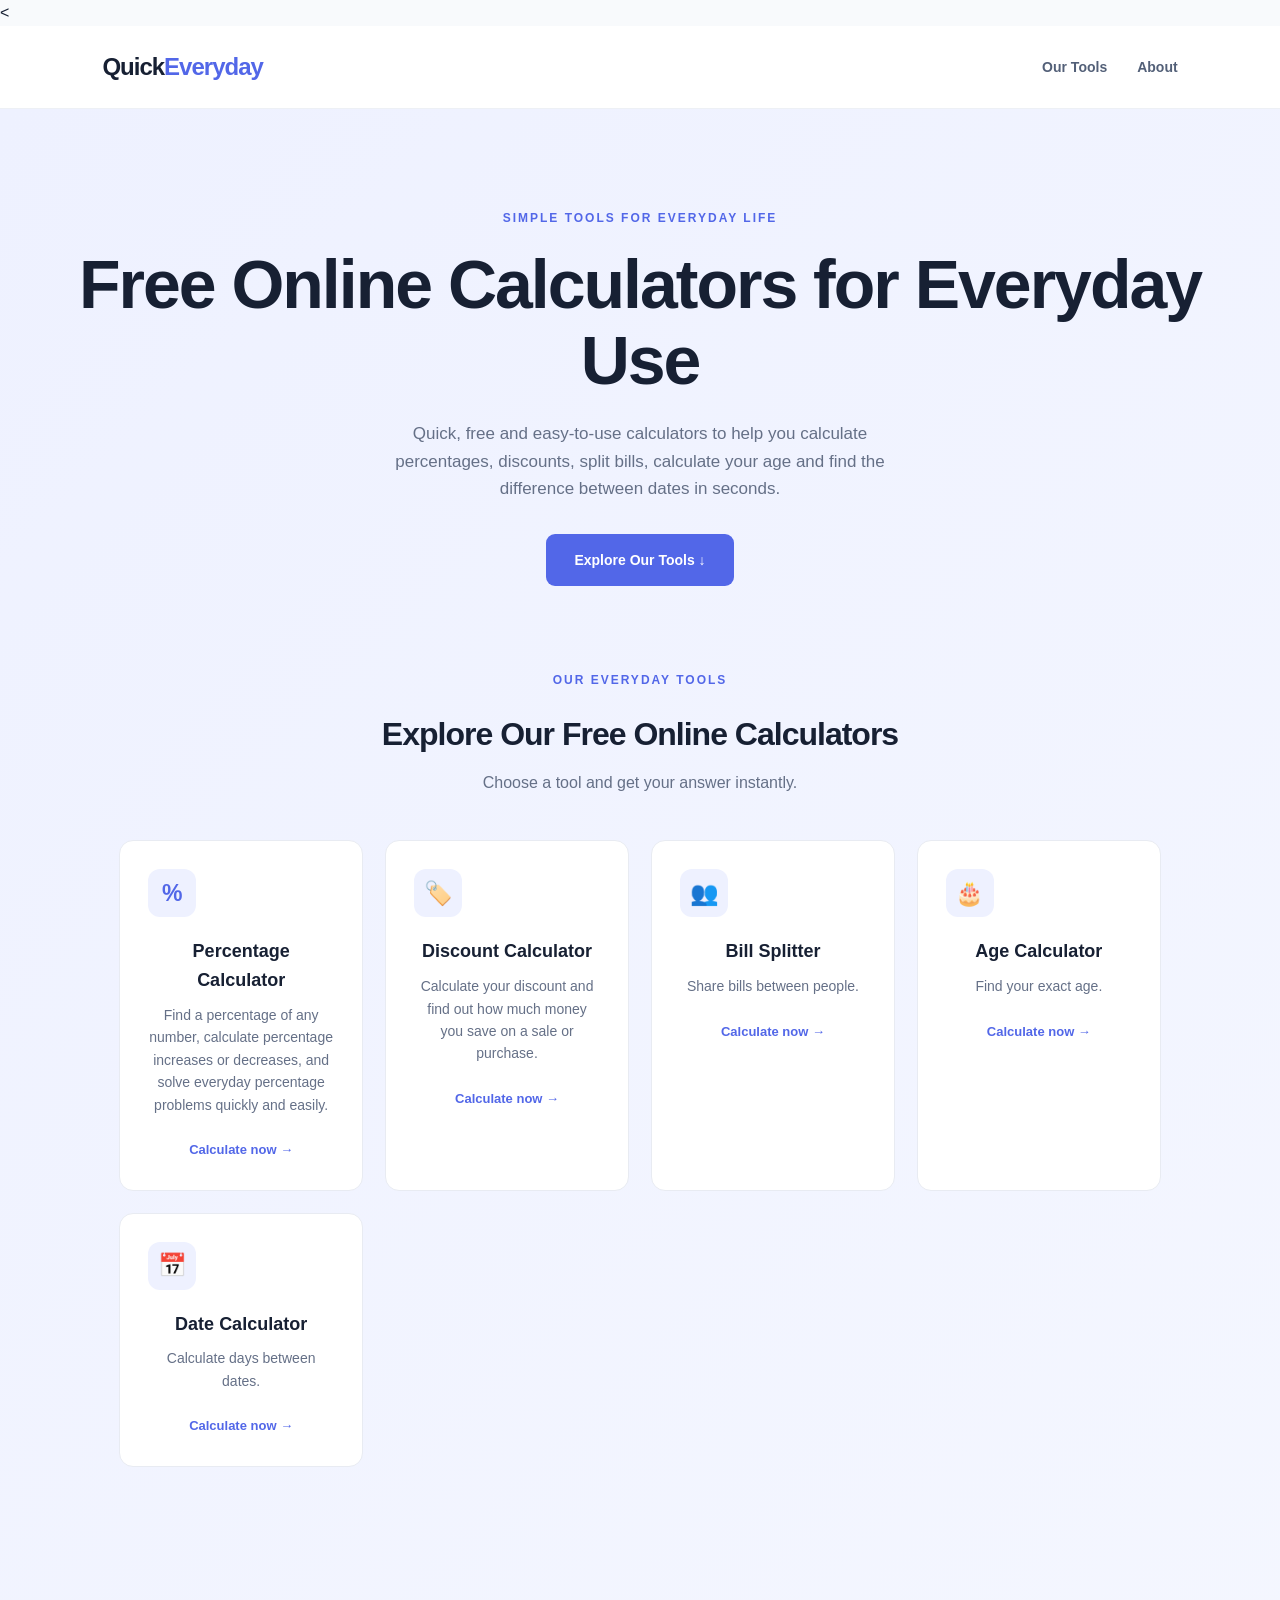
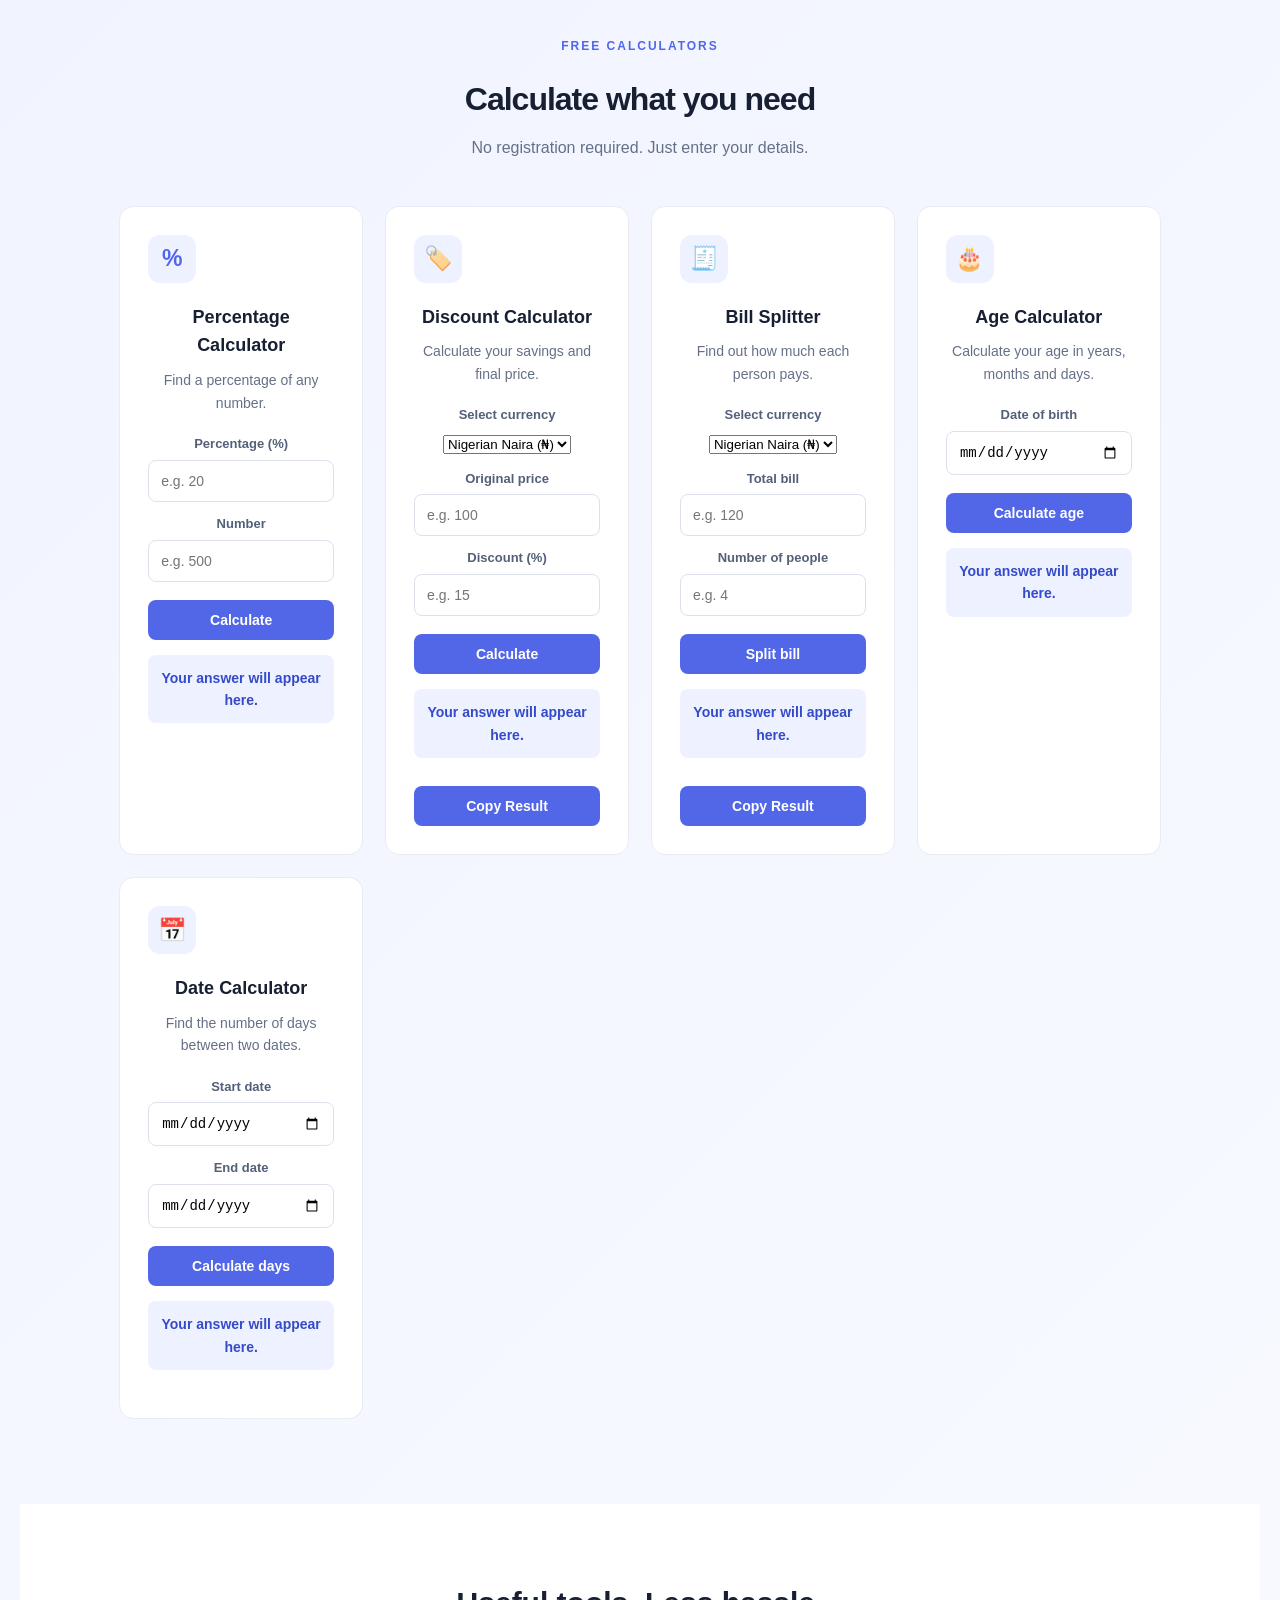
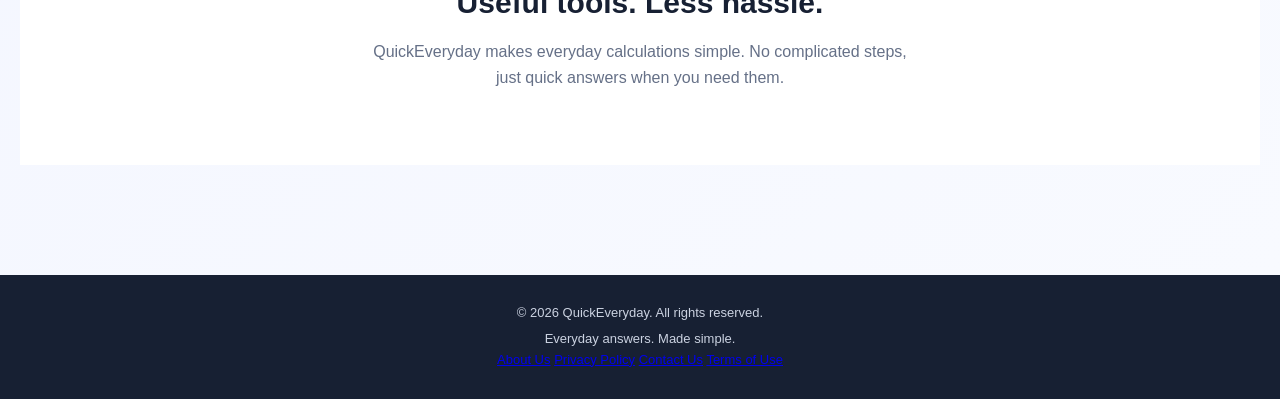
==== index.html @ 44313f17 "Update index.html" ====
<!DOCTYPE html>
<html lang="en">
<
 
<head>
  <meta name="google-site-verification" content="q2-kpDCHpu3MyWn_cZL-9IbTrt1PUpH3qQu5D0y554w" />
  <meta charset="UTF-8">
  <meta name="viewport" content="width=device-width, initial-scale=1.0">
  <meta http-equiv="content-language" content="en">

  <title>Free Online Calculators | Percentage, Discount, Age & Date – QuickEveryday</title>

  <meta name="description" content="Use QuickEveryday's free online calculators to calculate percentages, discounts, split bills, calculate your age and find the difference between dates. Simple, fast and easy to use.">
<link rel="canonical" href="https://olanrewajutobiloba72-en.github.io/QuickEveryday/">
  <meta name="robots" content="index, follow">

  <meta property="og:title" content="QuickEveryday – Free Everyday Calculators">
  <meta property="og:description" content="Calculate percentages, discounts, bills, age and dates quickly with our free online tools.">
  <meta property="og:type" content="website">

  <meta name="theme-color" content="#5267e8">

<link rel="icon" type="image/png" href="favicon.png">
  <link rel="stylesheet" href="style.css">
  
</head>

<body>

<header class="header">
  <a href="#" class="logo">Quick<span>Everyday</span></a>
  <nav>
    <a href="#tools">Our Tools</a>
    <a href="#about">About</a>
  </nav>
</header>

<main>
  <section class="hero">
    <p class="eyebrow">SIMPLE TOOLS FOR EVERYDAY LIFE</p>
   <h1>Free Online Calculators for Everyday Use</h1>
<p class="hero-text">
  Quick, free and easy-to-use calculators to help you
  calculate percentages, discounts, split bills, calculate your age
  and find the difference between dates in seconds.
</p>
<a href="#tools" class="hero-button">Explore Our Tools ↓</a>

  <section class="tools-section" id="tools">
    <div class="section-heading">
      <p class="eyebrow">OUR EVERYDAY TOOLS</p>
      <h2>Explore Our Free Online Calculators</h2>
      <p>Choose a tool and get your answer instantly.</p>
    </div>

    <div class="tools-grid">
      <a href="#percentage-tool" class="tool-card">
        <div class="tool-icon">%</div>
        <h3>Percentage Calculator</h3>
        <p>Find a percentage of any number, calculate percentage increases or decreases, and solve everyday percentage problems quickly and easily.</p>
        <span>Calculate now →</span>
      </a>

      <a href="#discount-tool" class="tool-card">
        <div class="tool-icon">🏷️</div>
        <h3>Discount Calculator</h3>
        <p>Calculate your discount and find out how much money you save on a sale or purchase.</p>
        <span>Calculate now →</span>
      </a>

      <a href="#bill-tool" class="tool-card">
        <div class="tool-icon">👥</div>
        <h3>Bill Splitter</h3>
        <p>Share bills between people.</p>
        <span>Calculate now →</span>
      </a>

      <a href="#age-tool" class="tool-card">
        <div class="tool-icon">🎂</div>
        <h3>Age Calculator</h3>
        <p>Find your exact age.</p>
        <span>Calculate now →</span>
      </a>

      <a href="#date-tool" class="tool-card">
        <div class="tool-icon">📅</div>
        <h3>Date Calculator</h3>
        <p>Calculate days between dates.</p>
        <span>Calculate now →</span>
      </a>
    </div>
  </section>

  <section class="tools-section">
    <div class="section-heading">
      <p class="eyebrow">FREE CALCULATORS</p>
      <h2>Calculate what you need</h2>
      <p>No registration required. Just enter your details.</p>
    </div>

    <div class="tools-grid">

      <div class="tool-card" id="percentage-tool">
        <div class="tool-icon">%</div>
        <h3>Percentage Calculator</h3>
        <p>Find a percentage of any number.</p>
        <label for="percentage">Percentage (%)</label>
        <input type="number" id="percentage" placeholder="e.g. 20">
        <label for="percentageNumber">Number</label>
        <input type="number" id="percentageNumber" placeholder="e.g. 500">
        <button onclick="calculatePercentage()">Calculate</button>
        <p id="percentageResult" class="result" aria-live="polite">Your answer will appear here.</p>
      </div>

      
<div class="tool-card" id="discount-tool">
  <div class="tool-icon">🏷️</div>
  <h3>Discount Calculator</h3>
  <p>Calculate your savings and final price.</p>

  <label for="discountCurrency">Select currency</label>
  <select id="discountCurrency">
    <option value="₦">Nigerian Naira (₦)</option>
    <option value="$">US Dollar ($)</option>
    <option value="£">British Pound (£)</option>
    <option value="€">Euro (€)</option>
  </select>

  <label for="originalPrice">Original price</label>
  <input type="number" id="originalPrice" min="0" placeholder="e.g. 100">

  <label for="discountRate">Discount (%)</label>
  <input type="number" id="discountRate" min="0" max="100" placeholder="e.g. 15">

  <button onclick="calculateDiscount()">Calculate</button>

  <p id="discountResult" class="result" aria-live="polite">
    Your answer will appear here.
  </p>

  <button onclick="copyDiscountResult()">Copy Result</button>
</div>


      
<div class="tool-card" id="bill-tool">
  <div class="tool-icon">🧾</div>
  <h3>Bill Splitter</h3>
  <p>Find out how much each person pays.</p>

  <label for="billCurrency">Select currency</label>
  <select id="billCurrency">
    <option value="₦">Nigerian Naira (₦)</option>
    <option value="$">US Dollar ($)</option>
    <option value="£">British Pound (£)</option>
    <option value="€">Euro (€)</option>
  </select>

  <label for="billTotal">Total bill</label>
  <input type="number" id="billTotal" min="0" placeholder="e.g. 120">

  <label for="billPeople">Number of people</label>
  <input type="number" id="billPeople" min="1" step="1" placeholder="e.g. 4">

  <button onclick="splitBill()">Split bill</button>

  <p id="billResult" class="result" aria-live="polite">
    Your answer will appear here.
  </p>

  <button onclick="copyBillResult()">Copy Result</button>
</div>


      <div class="tool-card" id="age-tool">
        <div class="tool-icon">🎂</div>
        <h3>Age Calculator</h3>
        <p>Calculate your age in years, months and days.</p>
        <label for="birthDate">Date of birth</label>
        <input type="date" id="birthDate">
        <button onclick="calculateAge()">Calculate age</button>
        <p id="ageResult" class="result" aria-live="polite">Your answer will appear here.</p>
      </div>

      <div class="tool-card" id="date-tool">
        <div class="tool-icon">📅</div>
        <h3>Date Calculator</h3>
        <p>Find the number of days between two dates.</p>
        <label for="startDate">Start date</label>
        <input type="date" id="startDate">
        <label for="endDate">End date</label>
        <input type="date" id="endDate">
        <button onclick="calculateDateDifference()">Calculate days</button>
        <p id="dateResult" class="result" aria-live="polite">Your answer will appear here.</p>
      </div>

    </div>
  </section>

  <section class="about-section" id="about">
    <h2>Useful tools. Less hassle.</h2>
    <p>QuickEveryday makes everyday calculations simple.
    No complicated steps, just quick answers when you need them.</p>
  </section>
</main>


<footer>
  <p>© 2026 QuickEveryday. All rights reserved.</p>
  <p>Everyday answers. Made simple.</p>

  <div class="footer-links">
    <a href="about.html">About Us</a>
    <a href="privacy.html">Privacy Policy</a>
    <a href="contact.html">Contact Us</a>
    <a href="terms.html">Terms of Use</a>
  </div>
</footer>


<script src="script.js"></script>
</body>
</html>
---- style.css ----
/* GENERAL SETTINGS */
* {
  margin: 0;
  padding: 0;
  box-sizing: border-box;
}

html {
  scroll-behavior: smooth;
}

body {
  font-family: Arial, Helvetica, sans-serif;
  background: #f8fafc;
  color: #172033;
  line-height: 1.6;
}

/* HEADER */
.header {
  width: 100%;
  padding: 22px 8%;
  display: flex;
  justify-content: space-between;
  align-items: center;
  background: #ffffff;
  border-bottom: 1px solid #edf0f5;
}

.logo {
  font-size: 24px;
  font-weight: 800;
  color: #172033;
  text-decoration: none;
  letter-spacing: -1px;
}

.logo span {
  color: #5267e8;
}

nav {
  display: flex;
  gap: 30px;
}

nav a {
  text-decoration: none;
  color: #536078;
  font-size: 14px;
  font-weight: 600;
}

nav a:hover {
  color: #5267e8;
}

/* HERO SECTION */
.hero {
  text-align: center;
  padding: 100px 20px 110px;
  background: linear-gradient(135deg, #eef1ff, #f8faff);
}

.eyebrow {
  color: #5267e8;
  font-size: 12px;
  font-weight: 800;
  letter-spacing: 2px;
  margin-bottom: 18px;
}

.hero h1 {
  font-size: clamp(38px, 6vw, 68px);
  line-height: 1.12;
  letter-spacing: -2px;
  color: #172033;
  margin-bottom: 22px;
}

.hero h1 span {
  color: #5267e8;
}

.hero-text {
  max-width: 550px;
  margin: 0 auto 32px;
  color: #657087;
  font-size: 17px;
}

.hero-button {
  display: inline-block;
  background: #5267e8;
  color: #ffffff;
  text-decoration: none;
  padding: 15px 28px;
  border-radius: 9px;
  font-size: 14px;
  font-weight: 700;
  transition: 0.3s;
}

.hero-button:hover {
  background: #354ac8;
  transform: translateY(-2px);
}

/* TOOLS SECTION */
.tools-section {
  padding: 85px 8%;
}

.section-heading {
  text-align: center;
  margin-bottom: 45px;
}

.section-heading h2 {
  font-size: 32px;
  letter-spacing: -1px;
  margin-bottom: 10px;
}

.section-heading > p:last-child {
  color: #657087;
}

.tools-grid {
  display: grid;
  grid-template-columns: repeat(auto-fit, minmax(230px, 1fr));
  gap: 22px;
}

.tool-card {
  display: block;
  background: #ffffff;
  padding: 28px;
  border: 1px solid #e8ebf2;
  border-radius: 14px;
  text-decoration: none;
  color: inherit;
  transition: 0.3s;
}

.tool-card:hover {
  transform: translateY(-5px);
  border-color: #5267e8;
  box-shadow: 0 12px 30px rgba(31, 48, 100, 0.08);
}

.tool-icon {
  width: 48px;
  height: 48px;
  display: flex;
  justify-content: center;
  align-items: center;
  background: #eef1ff;
  color: #5267e8;
  border-radius: 12px;
  font-size: 23px;
  font-weight: 800;
  margin-bottom: 20px;
}

.tool-card h3 {
  font-size: 18px;
  margin-bottom: 9px;
}

.tool-card p {
  color: #657087;
  font-size: 14px;
  margin-bottom: 20px;
}

.tool-card span {
  color: #5267e8;
  font-size: 13px;
  font-weight: 800;
}

/* ABOUT SECTION */
.about-section {
  background: #ffffff;
  text-align: center;
  padding: 75px 20px;
}

.about-section h2 {
  font-size: 30px;
  margin-bottom: 12px;
}

.about-section p {
  max-width: 550px;
  margin: auto;
  color: #657087;
}

/* FOOTER */
footer {
  padding: 28px 8%;
  background: #172033;
  color: #cbd2e1;
  text-align: center;
  font-size: 13px;
}

footer p + p {
  margin-top: 5px;
}

/* MOBILE RESPONSIVENESS */
@media (max-width: 600px) {
  .header {
    padding: 18px 5%;
  }

  .logo {
    font-size: 20px;
  }

  nav {
    gap: 15px;
  }

  nav a {
    font-size: 12px;
  }

  .hero {
    padding: 75px 18px;
  }

  .tools-section {
    padding: 65px 5%;
  }

  .section-heading h2 {
    font-size: 25px;
  }
}

/* CALCULATOR INPUTS AND BUTTONS */

.tool-card label {
  display: block;
  font-size: 13px;
  font-weight: 700;
  margin: 12px 0 5px;
  color: #536078;
}

.tool-card input {
  display: block;
  width: 100%;
  padding: 12px;
  border: 1px solid #dce1eb;
  border-radius: 8px;
  font-size: 14px;
  margin-bottom: 10px;
  outline: none;
}

.tool-card input:focus {
  border-color: #5267e8;
}

.tool-card button {
  width: 100%;
  padding: 12px;
  margin-top: 8px;
  border: none;
  border-radius: 8px;
  background: #5267e8;
  color: white;
  font-size: 14px;
  font-weight: 700;
  cursor: pointer;
}

.tool-card button:hover {
  background: #354ac8;
}

.tool-card .result {
  margin-top: 15px;
  padding: 12px;
  background: #eef1ff;
  color: #354ac8;
  border-radius: 8px;
  font-weight: 700;
  overflow-wrap: anywhere;
}
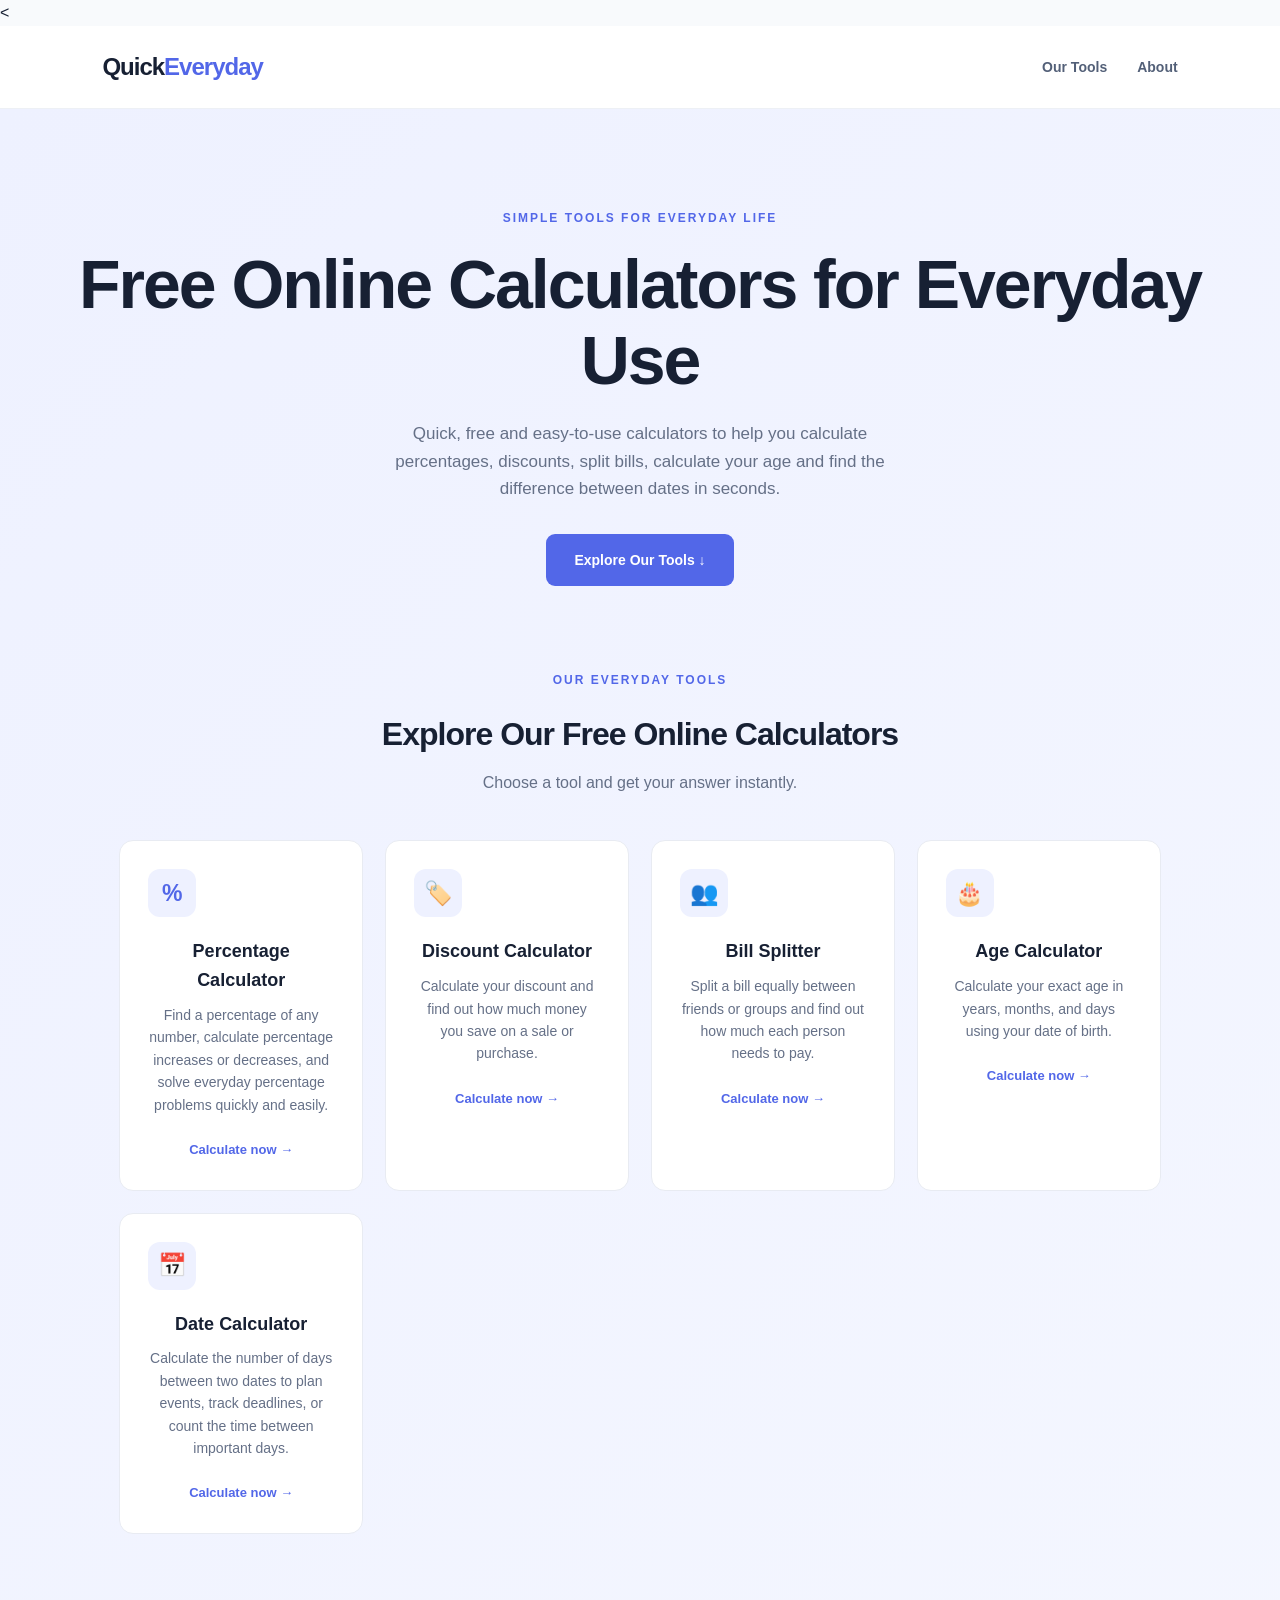
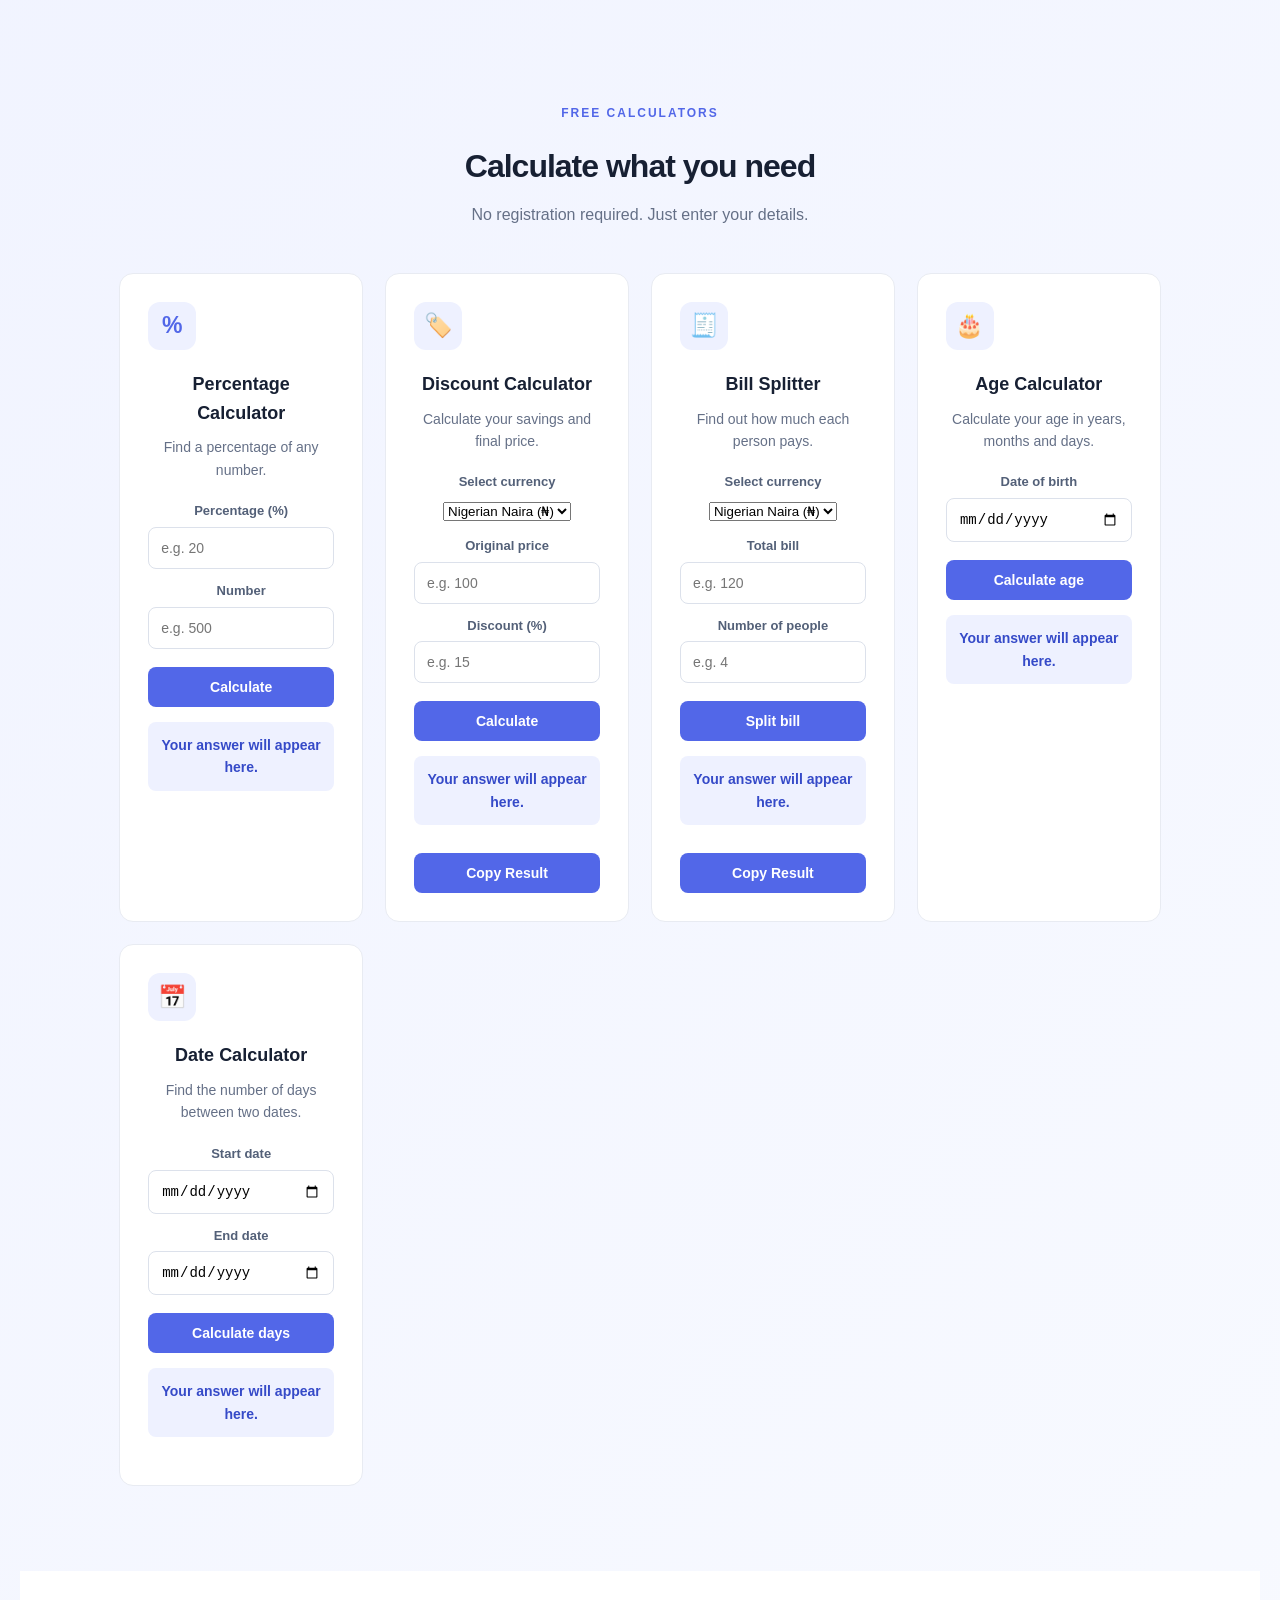
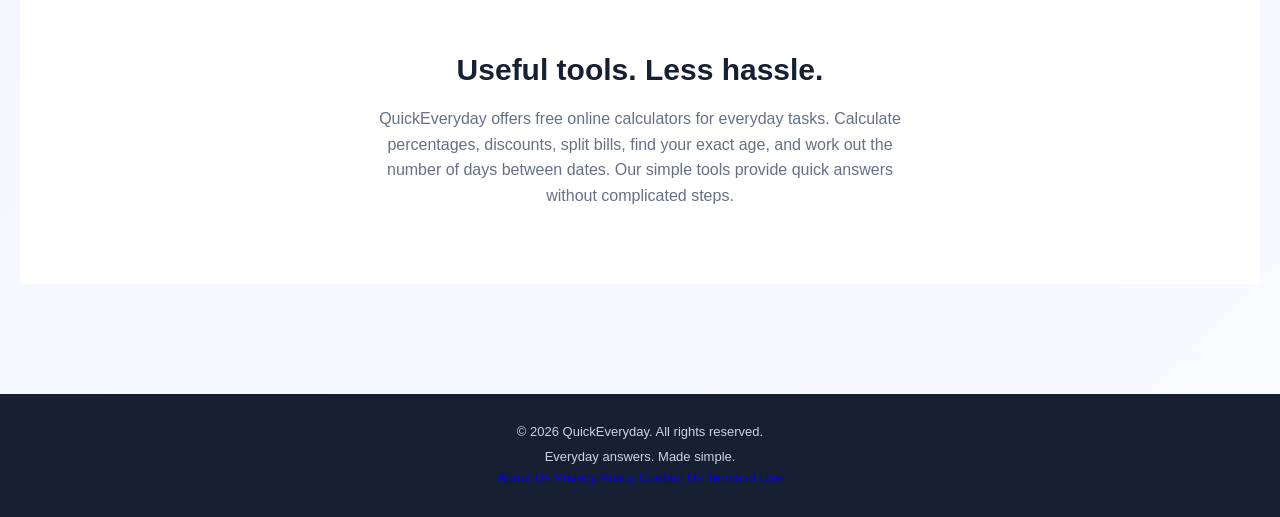
==== commit fae121fa: "Update index.html" ====
--- a/index.html
+++ b/index.html
@@ -72,21 +72,21 @@
       <a href="#bill-tool" class="tool-card">
         <div class="tool-icon">👥</div>
         <h3>Bill Splitter</h3>
-        <p>Share bills between people.</p>
+        <p>Split a bill equally between friends or groups and find out how much each person needs to pay.</p>
         <span>Calculate now →</span>
       </a>
 
       <a href="#age-tool" class="tool-card">
         <div class="tool-icon">🎂</div>
         <h3>Age Calculator</h3>
-        <p>Find your exact age.</p>
+        <p>Calculate your exact age in years, months, and days using your date of birth.</p>
         <span>Calculate now →</span>
       </a>
 
       <a href="#date-tool" class="tool-card">
         <div class="tool-icon">📅</div>
         <h3>Date Calculator</h3>
-        <p>Calculate days between dates.</p>
+        <p>Calculate the number of days between two dates to plan events, track deadlines, or count the time between important days.</p>
         <span>Calculate now →</span>
       </a>
     </div>
@@ -200,8 +200,7 @@
 
   <section class="about-section" id="about">
     <h2>Useful tools. Less hassle.</h2>
-    <p>QuickEveryday makes everyday calculations simple.
-    No complicated steps, just quick answers when you need them.</p>
+   <p>QuickEveryday offers free online calculators for everyday tasks. Calculate percentages, discounts, split bills, find your exact age, and work out the number of days between dates. Our simple tools provide quick answers without complicated steps.</p>
   </section>
 </main>
 
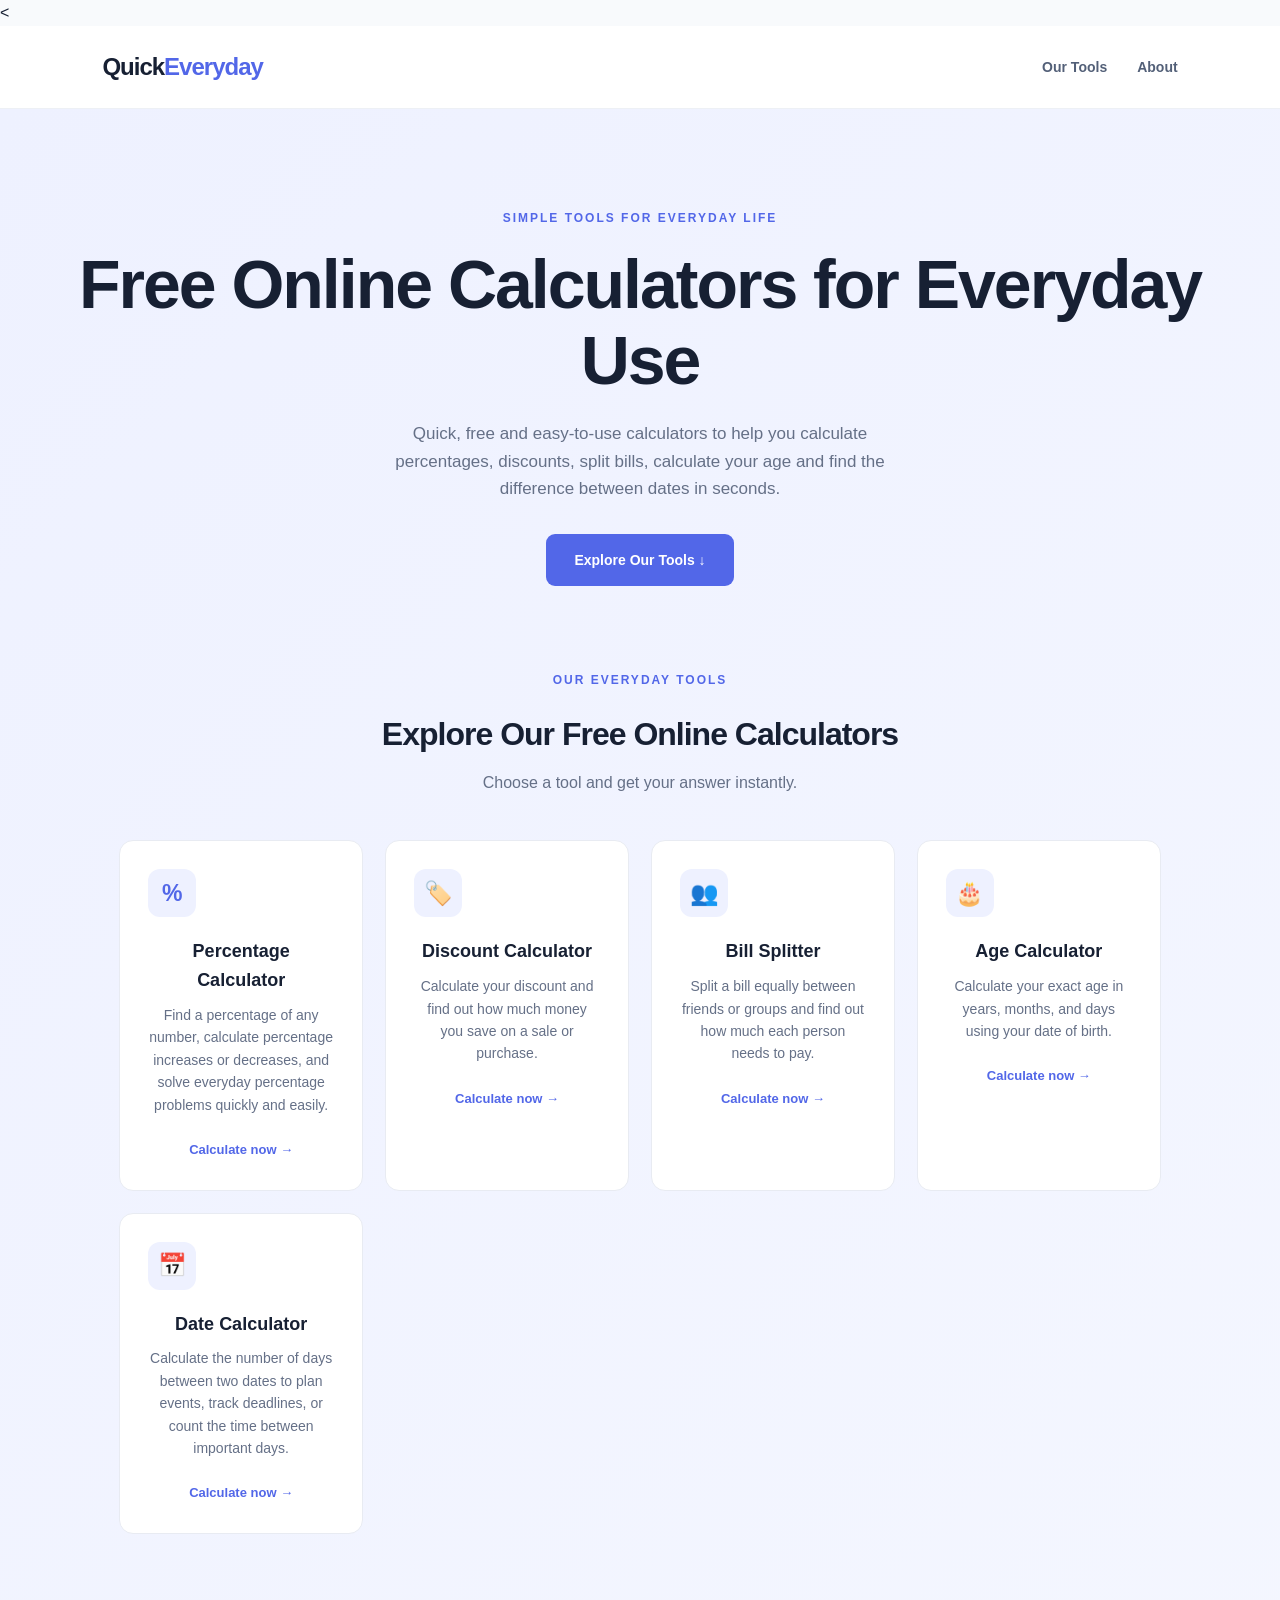
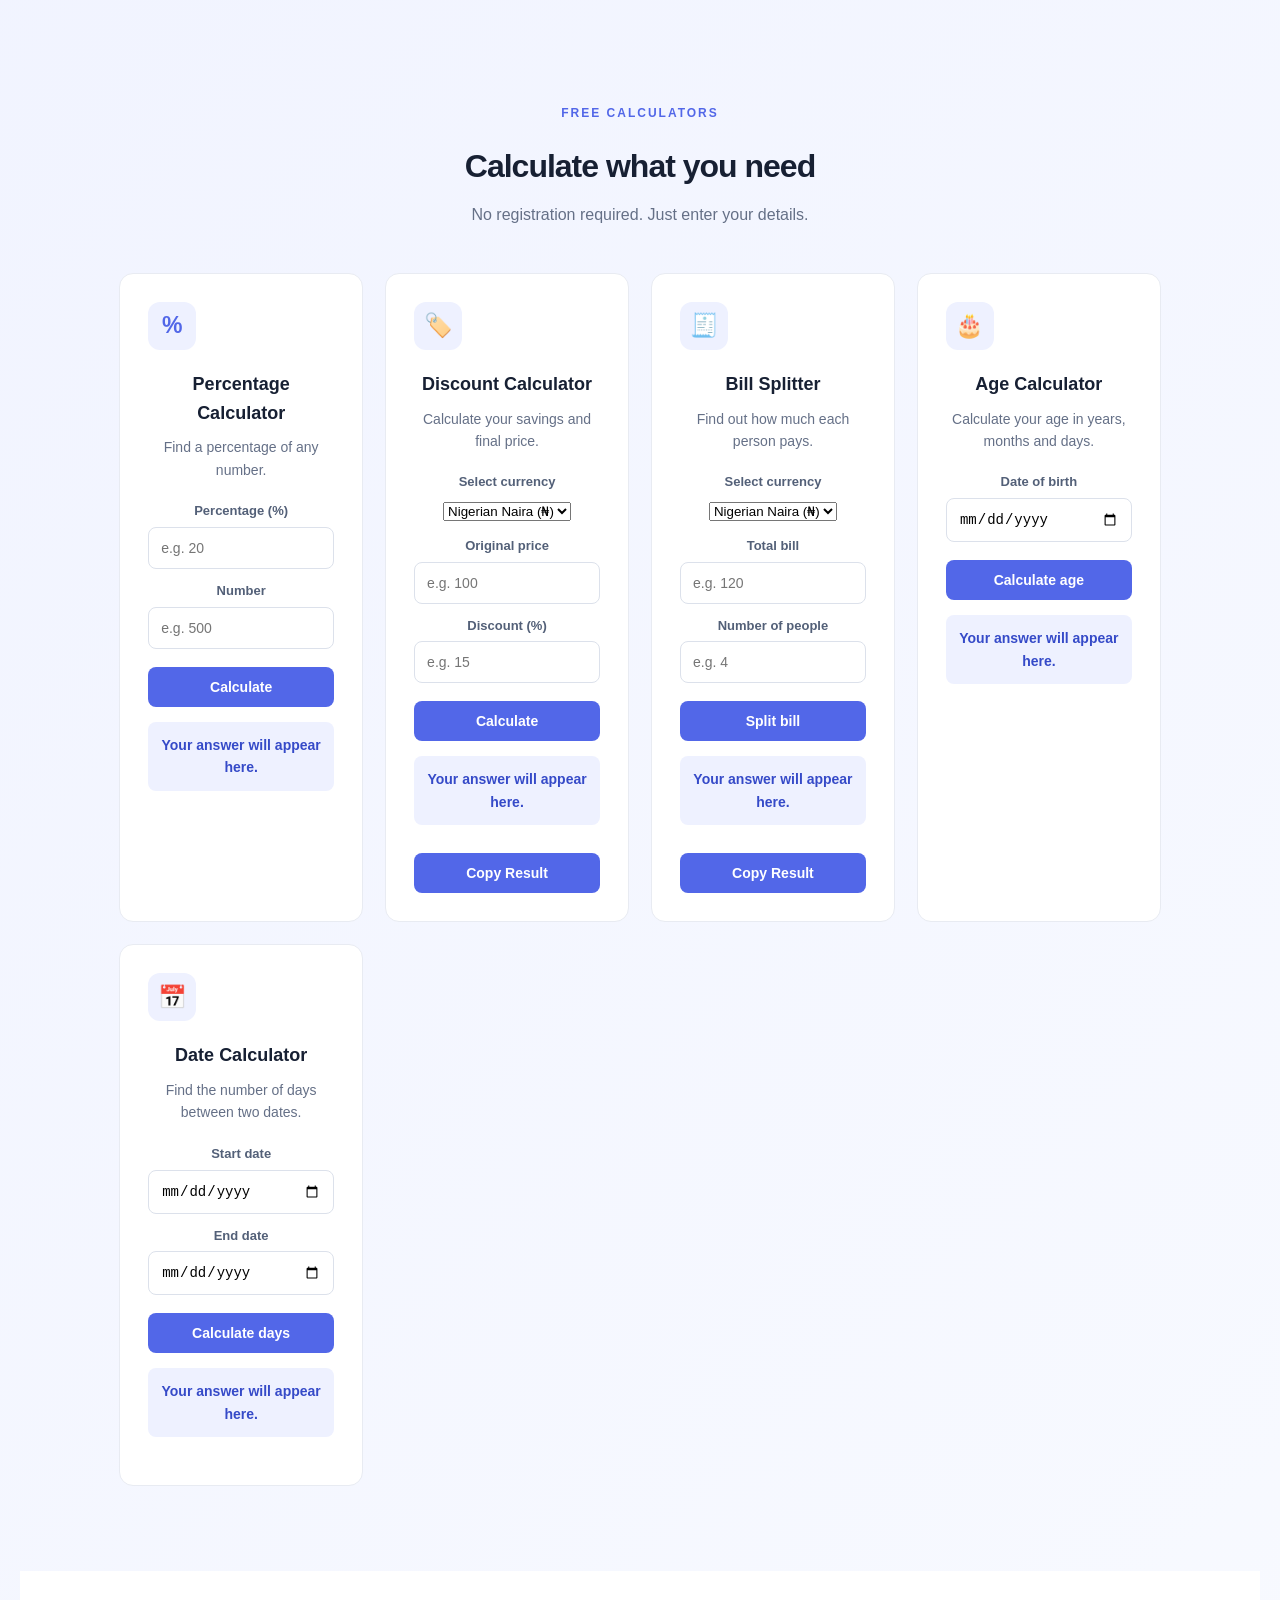
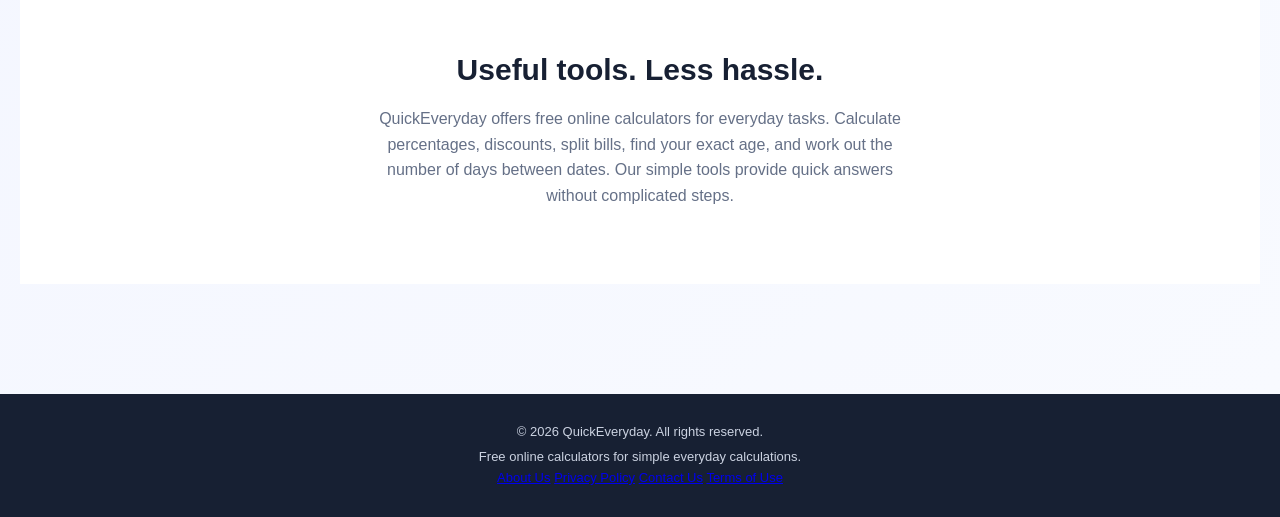
==== commit af99e574: "Update index.html" ====
--- a/index.html
+++ b/index.html
@@ -207,7 +207,7 @@
 
 <footer>
   <p>© 2026 QuickEveryday. All rights reserved.</p>
-  <p>Everyday answers. Made simple.</p>
+  <p>Free online calculators for simple everyday calculations.</p>
 
   <div class="footer-links">
     <a href="about.html">About Us</a>
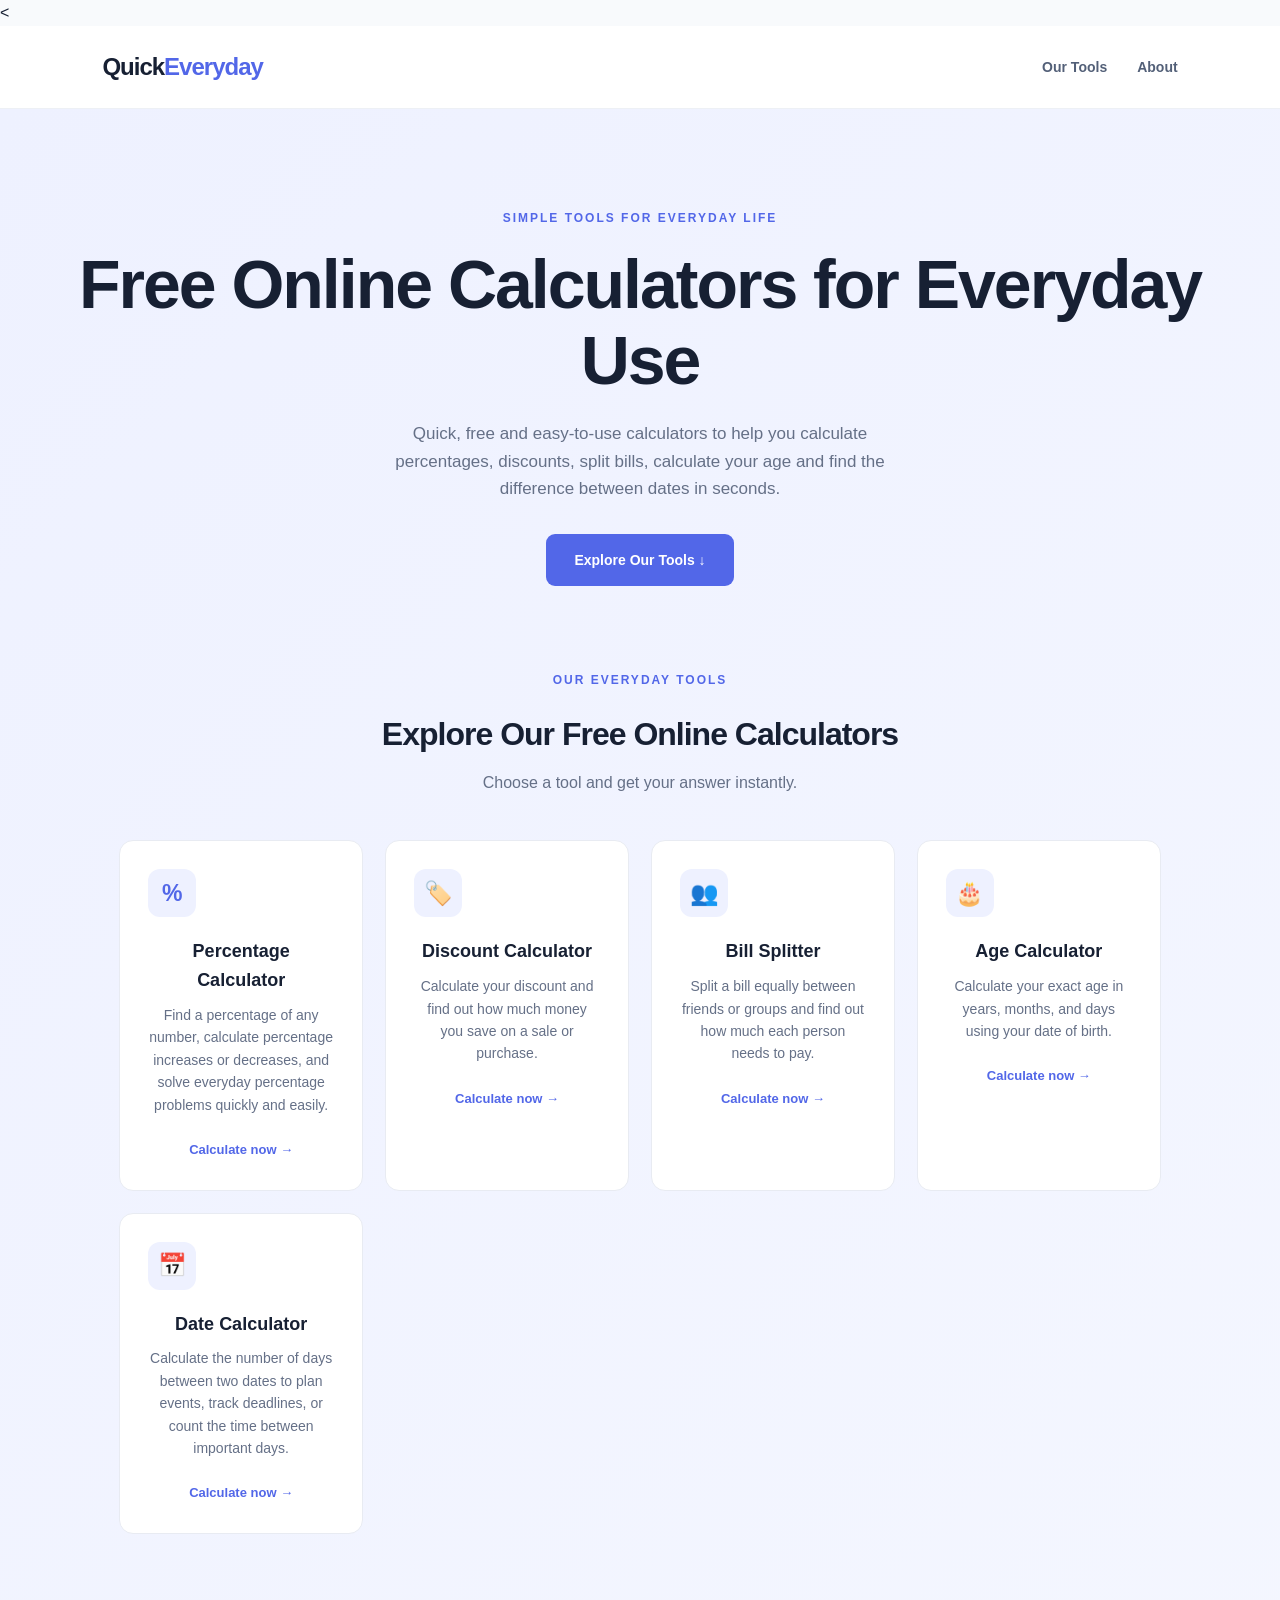
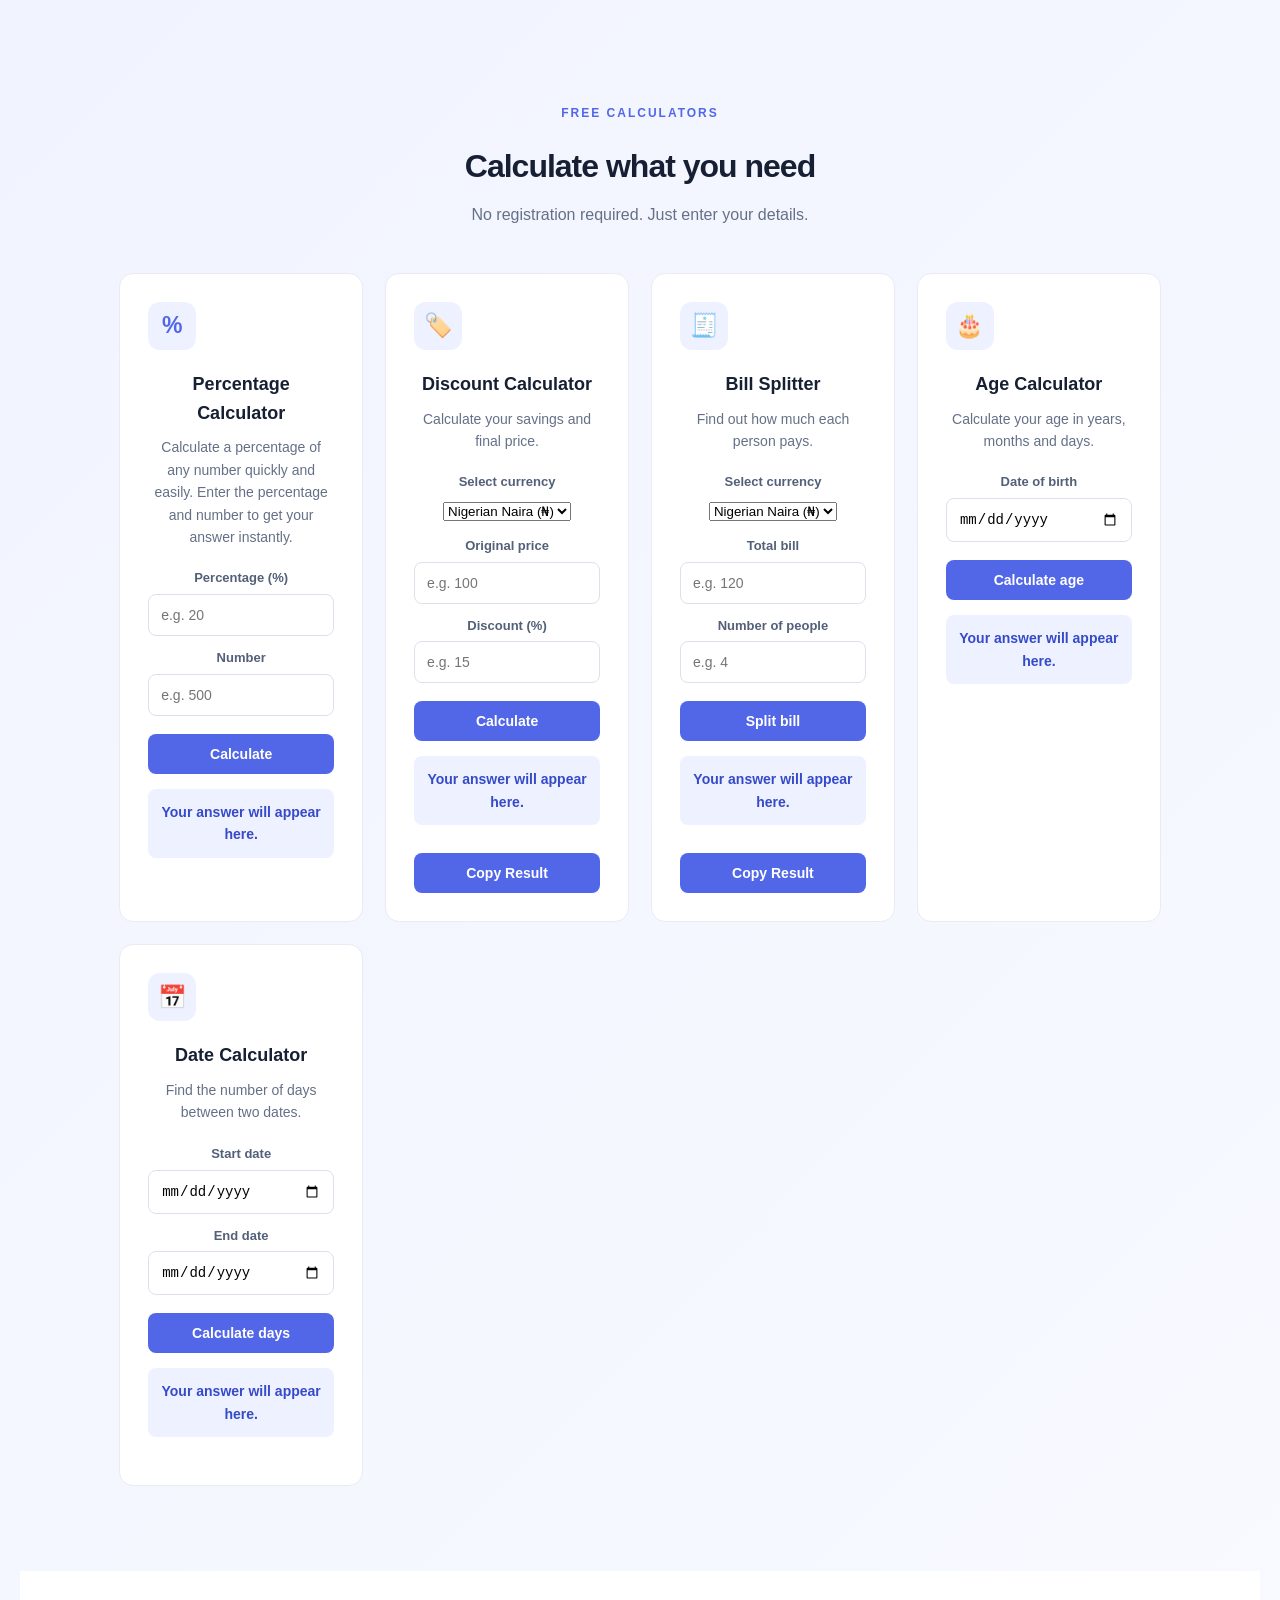
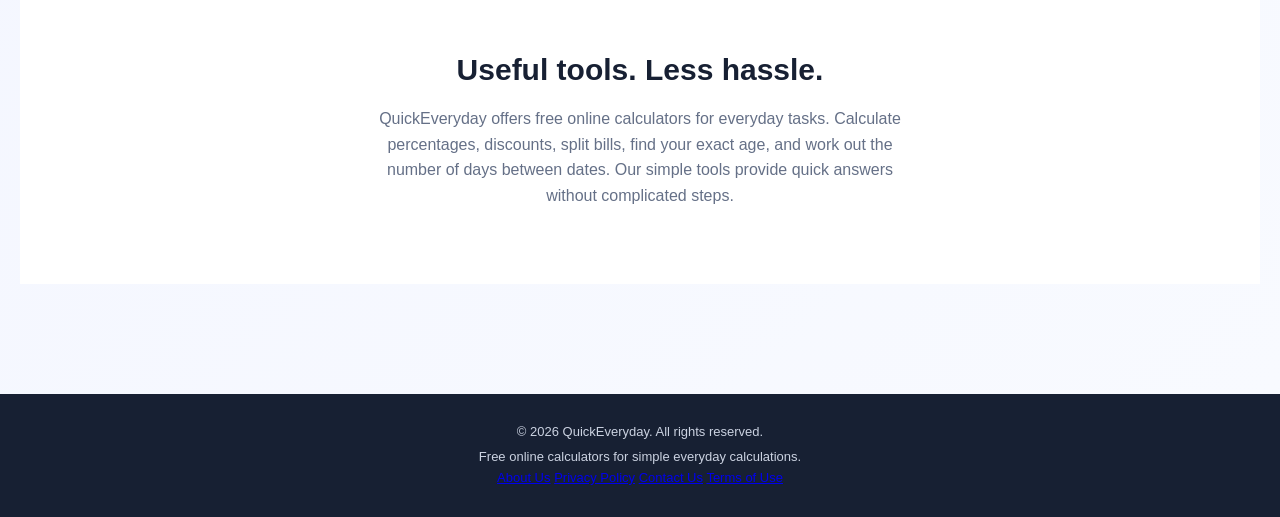
==== commit 0c229d9a: "Update index.html" ====
--- a/index.html
+++ b/index.html
@@ -104,8 +104,7 @@
       <div class="tool-card" id="percentage-tool">
         <div class="tool-icon">%</div>
         <h3>Percentage Calculator</h3>
-        <p>Find a percentage of any number.</p>
-        <label for="percentage">Percentage (%)</label>
+        <p>Calculate a percentage of any number quickly and easily. Enter the percentage and number to get your answer instantly.</p>        <label for="percentage">Percentage (%)</label>
         <input type="number" id="percentage" placeholder="e.g. 20">
         <label for="percentageNumber">Number</label>
         <input type="number" id="percentageNumber" placeholder="e.g. 500">
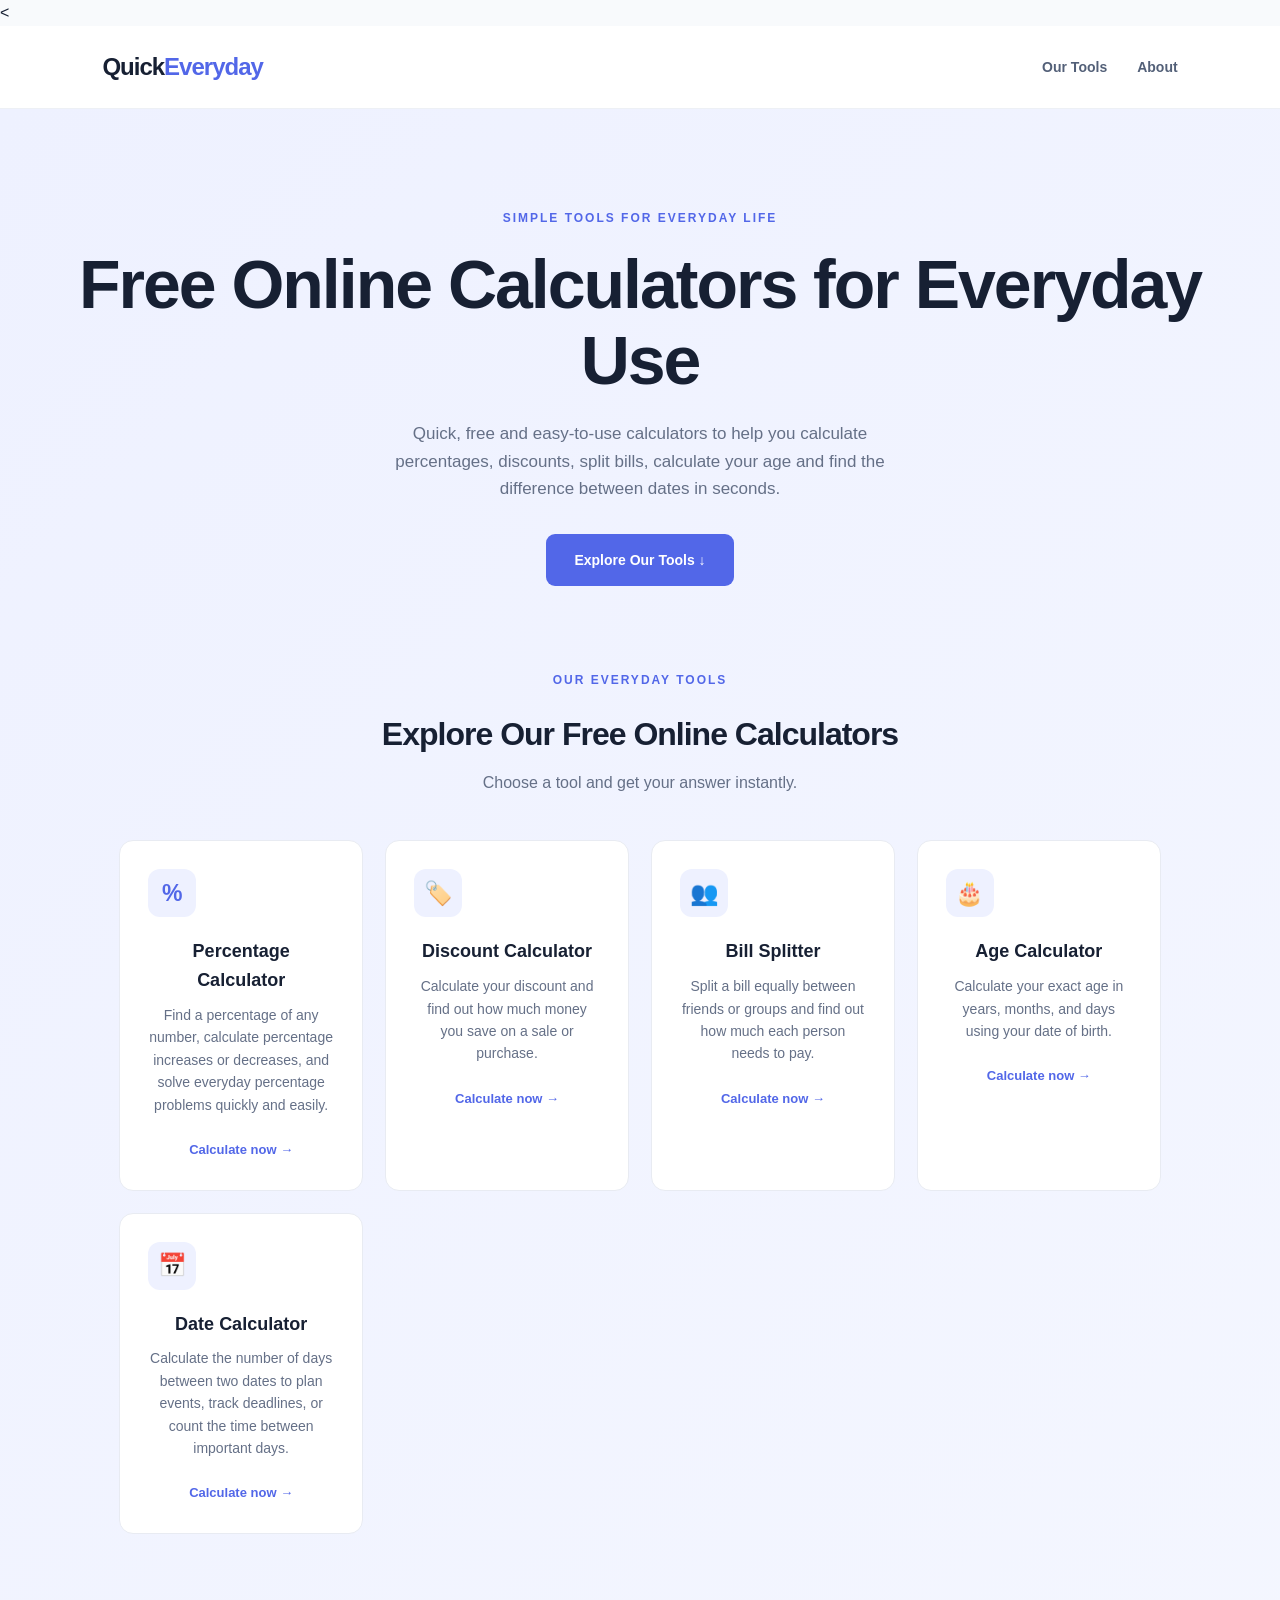
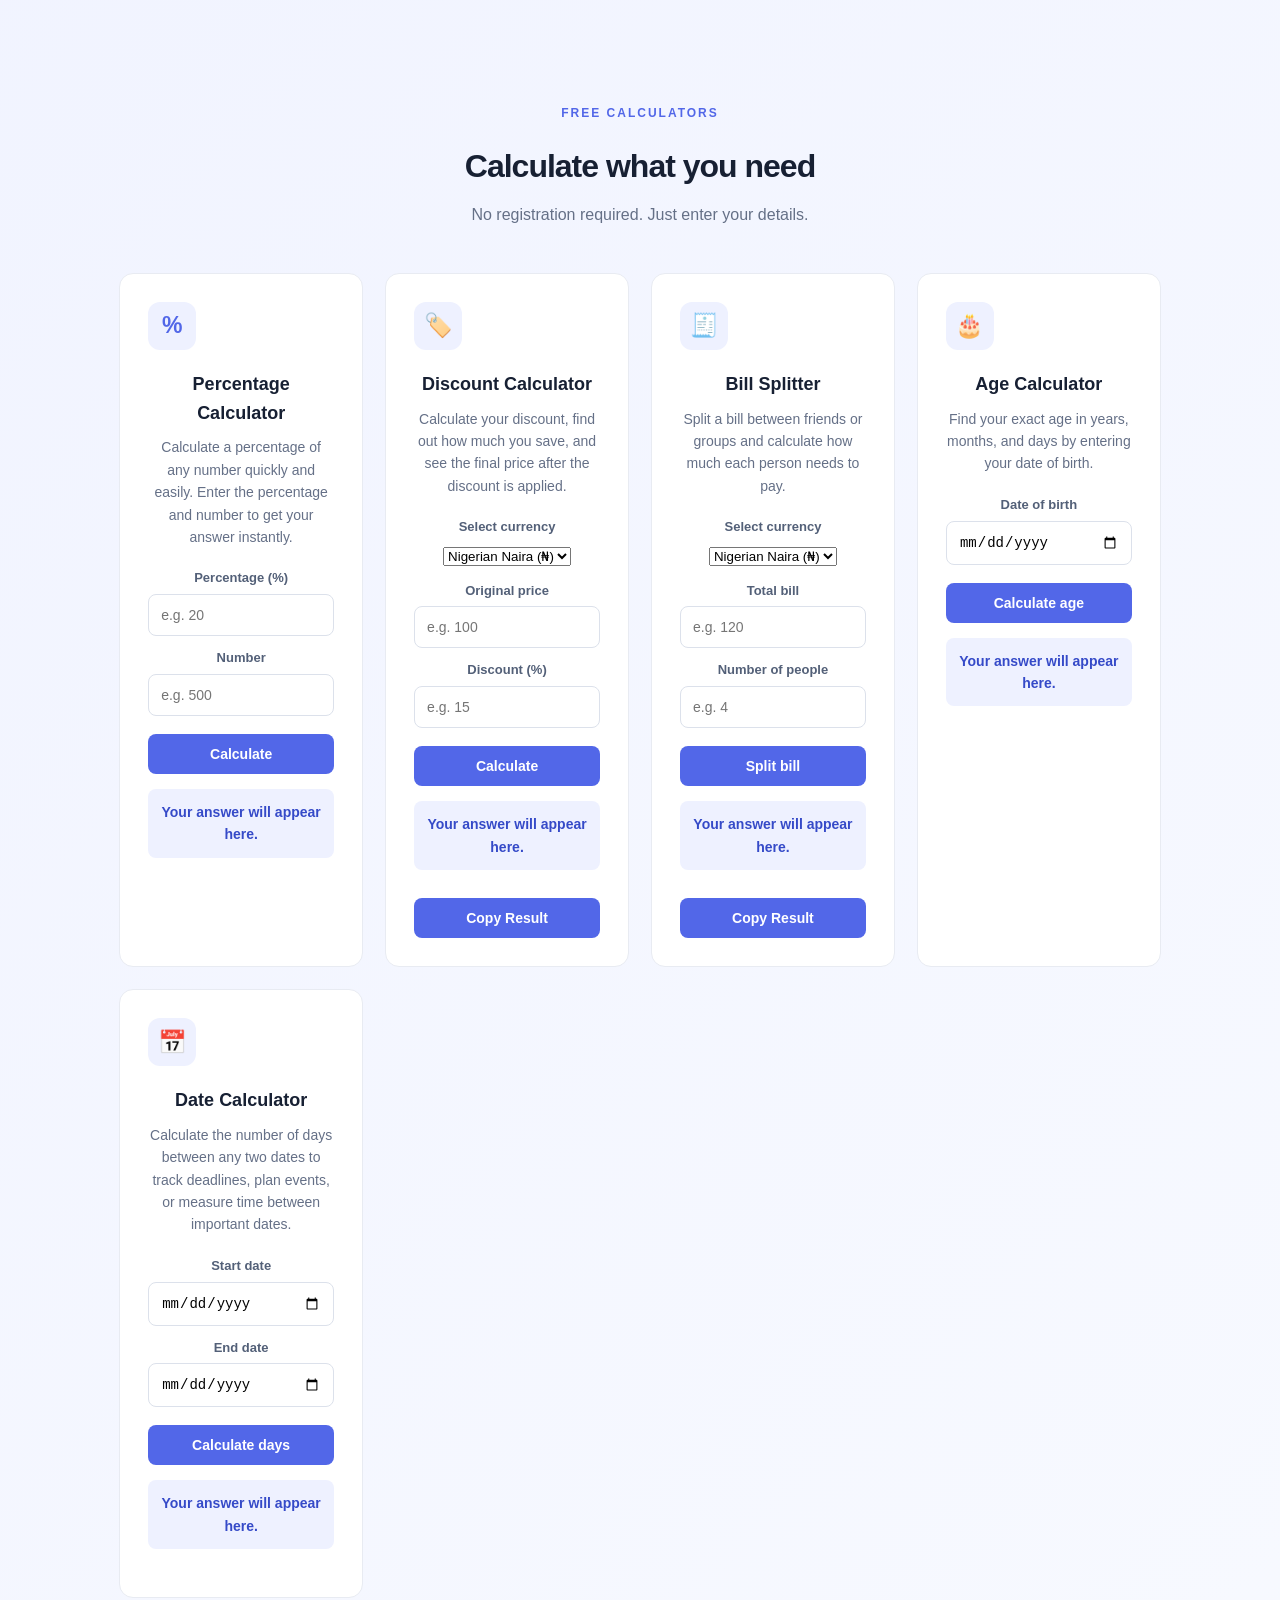
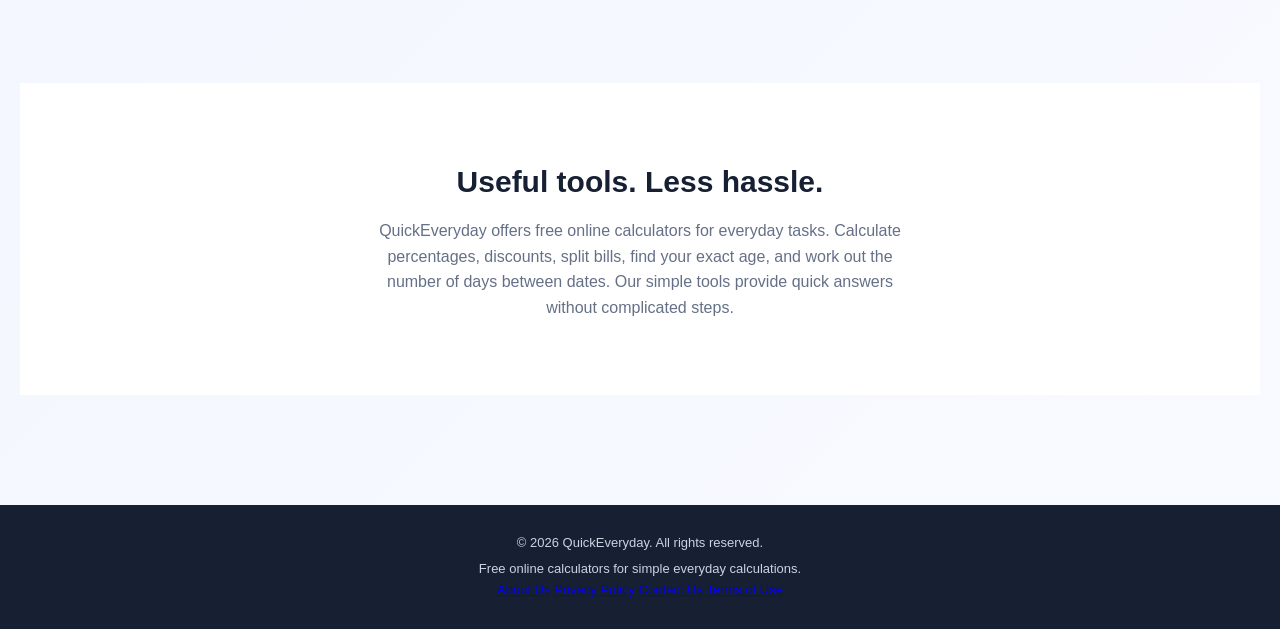
==== commit 875ef361: "Update index.html" ====
--- a/index.html
+++ b/index.html
@@ -116,7 +116,7 @@
 <div class="tool-card" id="discount-tool">
   <div class="tool-icon">🏷️</div>
   <h3>Discount Calculator</h3>
-  <p>Calculate your savings and final price.</p>
+  <p>Calculate your discount, find out how much you save, and see the final price after the discount is applied.</p>
 
   <label for="discountCurrency">Select currency</label>
   <select id="discountCurrency">
@@ -146,8 +146,7 @@
 <div class="tool-card" id="bill-tool">
   <div class="tool-icon">🧾</div>
   <h3>Bill Splitter</h3>
-  <p>Find out how much each person pays.</p>
-
+  <p>Split a bill between friends or groups and calculate how much each person needs to pay.</p>
   <label for="billCurrency">Select currency</label>
   <select id="billCurrency">
     <option value="₦">Nigerian Naira (₦)</option>
@@ -175,7 +174,7 @@
       <div class="tool-card" id="age-tool">
         <div class="tool-icon">🎂</div>
         <h3>Age Calculator</h3>
-        <p>Calculate your age in years, months and days.</p>
+       <p>Find your exact age in years, months, and days by entering your date of birth.</p>
         <label for="birthDate">Date of birth</label>
         <input type="date" id="birthDate">
         <button onclick="calculateAge()">Calculate age</button>
@@ -185,7 +184,7 @@
       <div class="tool-card" id="date-tool">
         <div class="tool-icon">📅</div>
         <h3>Date Calculator</h3>
-        <p>Find the number of days between two dates.</p>
+        <p>Calculate the number of days between any two dates to track deadlines, plan events, or measure time between important dates.</p>
         <label for="startDate">Start date</label>
         <input type="date" id="startDate">
         <label for="endDate">End date</label>
